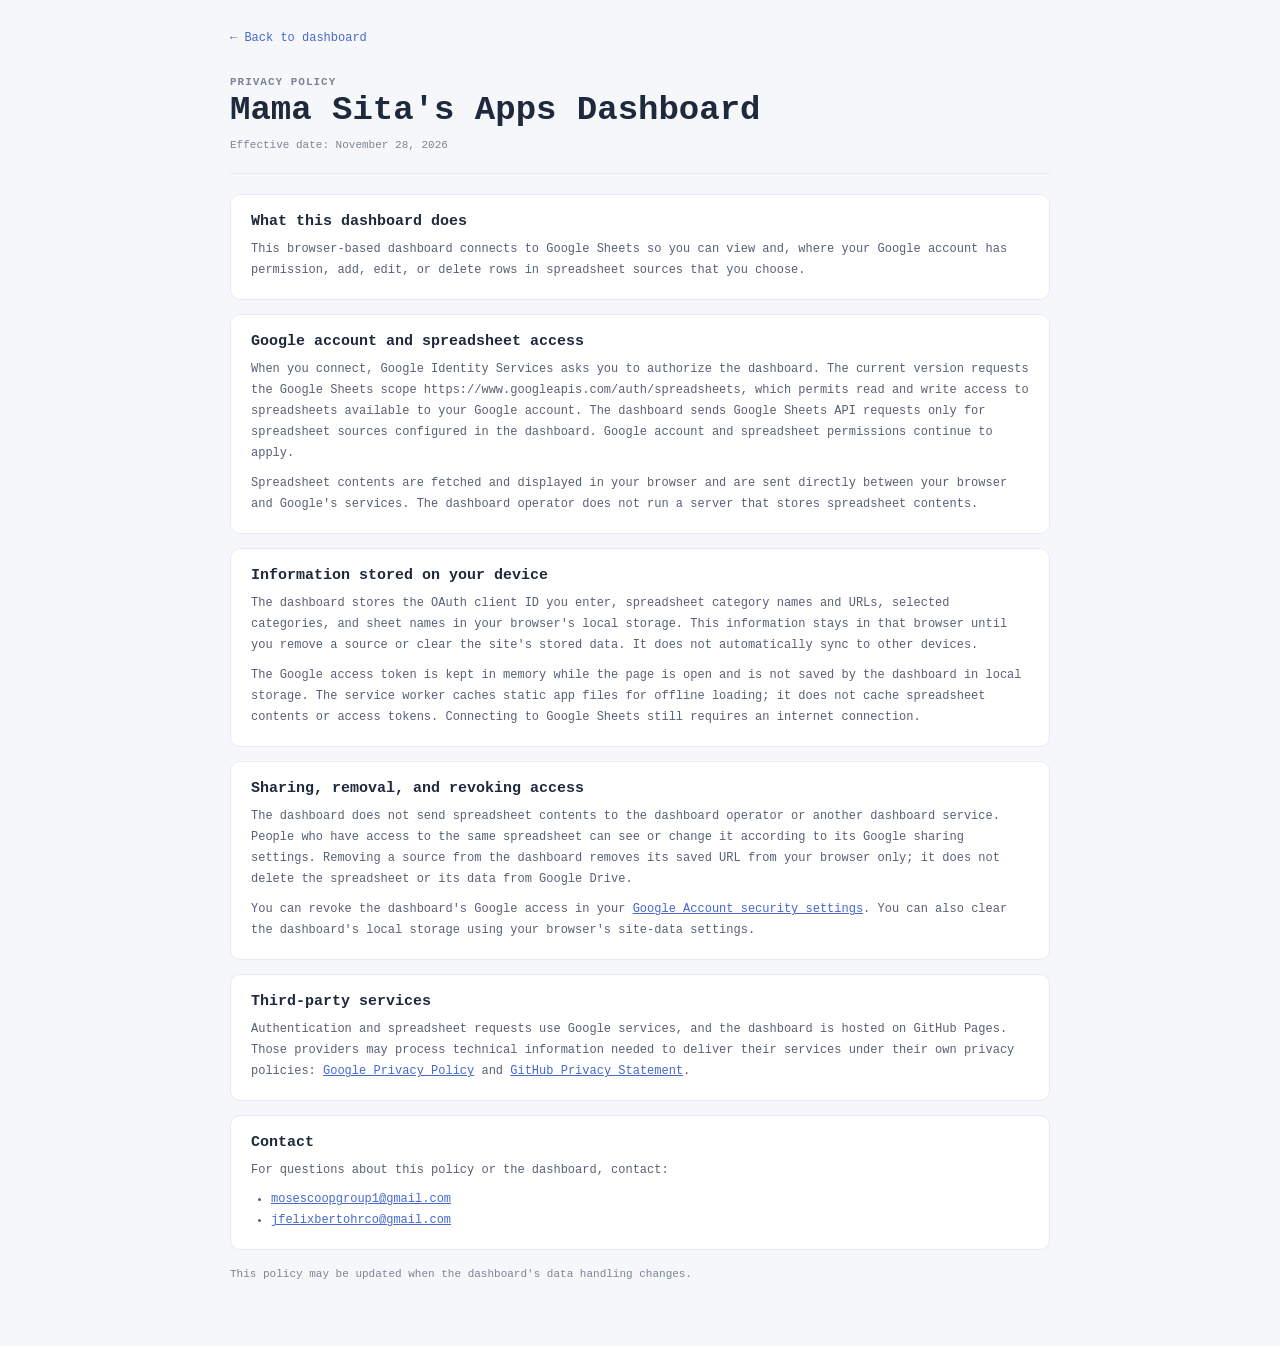
==== privacy.html @ e9c4dd8c "modified:   index.html 	new file:   privacy.html 	modified:   service-worker.js 	modified:   styles." ====
<!doctype html>
<html lang="en">
  <head>
    <meta charset="UTF-8" />
    <meta name="viewport" content="width=device-width, initial-scale=1.0, viewport-fit=cover" />
    <meta name="theme-color" content="#17233c" />
    <meta name="description" content="Privacy information for Mama Sita's Apps Dashboard." />
    <title>Privacy Policy | Mama Sita's Apps Dashboard</title>
    <link rel="icon" type="image/png" href="./Mama_Sita%27s%20Logo.png?v=1" />
    <link rel="stylesheet" href="styles.css?v=pwa-v1" />
  </head>
  <body class="policy-page">
    <main class="policy-main">
      <a class="policy-back" href="./">← Back to dashboard</a>
      <header class="policy-header">
        <p class="eyebrow">Privacy policy</p>
        <h1>Mama Sita's Apps Dashboard</h1>
        <p class="policy-updated">Effective date: November 28, 2026</p>
      </header>

      <div class="policy-content">
        <section>
          <h2>What this dashboard does</h2>
          <p>
            This browser-based dashboard connects to Google Sheets so you can view and, where your Google account
            has permission, add, edit, or delete rows in spreadsheet sources that you choose.
          </p>
        </section>

        <section>
          <h2>Google account and spreadsheet access</h2>
          <p>
            When you connect, Google Identity Services asks you to authorize the dashboard. The current version
            requests the Google Sheets scope
            <code>https://www.googleapis.com/auth/spreadsheets</code>, which permits read and write access to
            spreadsheets available to your Google account. The dashboard sends Google Sheets API requests only
            for spreadsheet sources configured in the dashboard. Google account and spreadsheet permissions continue to apply.
          </p>
          <p>
            Spreadsheet contents are fetched and displayed in your browser and are sent directly between your
            browser and Google's services. The dashboard operator does not run a server that stores spreadsheet
            contents.
          </p>
        </section>

        <section>
          <h2>Information stored on your device</h2>
          <p>
            The dashboard stores the OAuth client ID you enter, spreadsheet category names and URLs, selected
            categories, and sheet names in your browser's local storage. This information stays in that browser
            until you remove a source or clear the site's stored data. It does not automatically sync to other
            devices.
          </p>
          <p>
            The Google access token is kept in memory while the page is open and is not saved by the dashboard
            in local storage. The service worker caches static app files for offline loading; it does not cache
            spreadsheet contents or access tokens. Connecting to Google Sheets still requires an internet
            connection.
          </p>
        </section>

        <section>
          <h2>Sharing, removal, and revoking access</h2>
          <p>
            The dashboard does not send spreadsheet contents to the dashboard operator or another dashboard
            service. People who have access to the same spreadsheet can see or change it according to its Google
            sharing settings. Removing a source from the dashboard removes its saved URL from your browser only;
            it does not delete the spreadsheet or its data from Google Drive.
          </p>
          <p>
            You can revoke the dashboard's Google access in your
            <a href="https://myaccount.google.com/permissions">Google Account security settings</a>.
            You can also clear the dashboard's local storage using your browser's site-data settings.
          </p>
        </section>

        <section>
          <h2>Third-party services</h2>
          <p>
            Authentication and spreadsheet requests use Google services, and the dashboard is hosted on GitHub
            Pages. Those providers may process technical information needed to deliver their services under their
            own privacy policies:
            <a href="https://policies.google.com/privacy">Google Privacy Policy</a> and
            <a href="https://docs.github.com/en/site-policy/privacy-policies/github-general-privacy-statement">GitHub Privacy Statement</a>.
          </p>
        </section>

        <section>
          <h2>Contact</h2>
          <p>For questions about this policy or the dashboard, contact:</p>
          <ul>
            <li><a href="mailto:mosescoopgroup1@gmail.com">mosescoopgroup1@gmail.com</a></li>
            <li><a href="mailto:jfelixbertohrco@gmail.com">jfelixbertohrco@gmail.com</a></li>
          </ul>
        </section>
      </div>

      <footer class="policy-footer">This policy may be updated when the dashboard's data handling changes.</footer>
    </main>
  </body>
</html>
---- styles.css ----
:root {
  --navy: #17233c;
  --navy-2: #202d47;
  --blue: #5576df;
  --blue-dark: #4668cf;
  --ink: #1e293b;
  --muted: #7b8496;
  --line: #e7eaf0;
  --surface: #ffffff;
  --canvas: #f5f7fb;
}

* { box-sizing: border-box; }

button, input, select, textarea { font-family: inherit; }

body {
  margin: 0;
  min-height: 100vh;
  min-height: 100dvh;
  font-family: "Roboto Mono", monospace;
  color: var(--ink);
  background: var(--canvas);
  display: grid;
  grid-template-columns: 238px minmax(0, 1fr);
}

.sidebar {
  min-height: 100vh;
  background: var(--navy);
  color: #fff;
  display: flex;
  flex-direction: column;
  padding: 28px 18px 18px;
}

.brand {
  display: flex;
  align-items: center;
  gap: 11px;
  height: 42px;
  padding: 0 10px;
  font-size: 20px;
  font-weight: 700;
}

.brand-mark {
  width: 34px;
  height: 34px;
  display: grid;
  place-items: center;
  border-radius: 9px;
  background: #fff;
}

.brand-mark svg { width: 20px; fill: var(--navy); }

.nav { margin-top: 34px; }

.nav-item {
  width: 100%;
  height: 46px;
  border: 0;
  border-radius: 8px;
  background: var(--navy-2);
  color: #fff;
  display: flex;
  align-items: center;
  gap: 12px;
  padding: 0 14px;
  font: 600 14px "Roboto Mono", monospace;
}

.nav-item svg { width: 18px; fill: currentColor; }

.sidebar-add {
  margin: 10px 0 0;
  height: 46px;
  border: 1px solid rgba(255,255,255,.12);
  border-radius: 8px;
  background: transparent;
  color: #bfc8d8;
  display: flex;
  align-items: center;
  gap: 12px;
  padding: 0 14px;
  font: 600 14px "Roboto Mono", monospace;
  cursor: pointer;
}

.sidebar-add span:first-child {
  width: 19px;
  height: 19px;
  border-radius: 5px;
  background: rgba(255,255,255,.12);
  display: grid;
  place-items: center;
  font-size: 18px;
  line-height: 1;
}
.sidebar-add:disabled { opacity: .55; cursor: not-allowed; }

.sidebar-footer {
  margin-top: auto;
  border-top: 1px solid rgba(255,255,255,.08);
  padding: 18px 8px 2px;
  display: flex;
  align-items: center;
  justify-content: space-between;
}

.sheet-status { display: flex; align-items: center; gap: 8px; color: #aeb8ca; font-size: 12px; }
.status-dot { width: 7px; height: 7px; border-radius: 50%; background: #7f8898; }
.status-dot.online { background: #63d49a; box-shadow: 0 0 8px rgba(99,212,154,.5); }

.icon-button {
  width: 34px;
  height: 34px;
  border: 0;
  border-radius: 7px;
  background: transparent;
  display: grid;
  place-items: center;
  cursor: pointer;
}
.icon-button svg { width: 18px; fill: #aeb8ca; }

.main { min-width: 0; padding: 30px 38px 38px; }
.app-footer { display: flex; justify-content: flex-end; padding: 18px 2px 0; font-size: 11px; }
.app-footer a { color: var(--muted); text-decoration: none; }
.app-footer a:hover { color: var(--blue-dark); text-decoration: underline; }

.topbar {
  height: 60px;
  display: flex;
  align-items: center;
  justify-content: space-between;
}
.topbar-actions { display: flex; align-items: center; gap: 10px; }

.eyebrow {
  margin: 0 0 3px;
  color: var(--muted);
  font-size: 11px;
  font-weight: 700;
  letter-spacing: .09em;
  text-transform: uppercase;
}

h1 { margin: 0; font-size: 28px; line-height: 1.1; }

.primary-button, .secondary-button {
  border-radius: 8px;
  height: 42px;
  padding: 0 15px;
  font: 700 13px "Roboto Mono", monospace;
  cursor: pointer;
  display: inline-flex;
  align-items: center;
  justify-content: center;
  gap: 8px;
}

.primary-button {
  border: 0;
  background: var(--blue);
  color: #fff;
  box-shadow: 0 5px 14px rgba(85,118,223,.18);
}
.primary-button:hover { background: var(--blue-dark); }
.primary-button svg, .secondary-button svg { width: 16px; fill: currentColor; }

.secondary-button {
  border: 1px solid var(--line);
  background: #fff;
  color: #566176;
}
.danger-button { border-color: #f0caca; color: #b54747; }
.danger-button:hover:not(:disabled) { background: #fff3f3; border-color: #e6aaaa; }
.secondary-button:disabled, .primary-button:disabled { opacity: .55; cursor: not-allowed; }

.source-bar {
  margin-top: 24px;
  min-height: 82px;
  background: #fff;
  border: 1px solid var(--line);
  border-radius: 10px;
  display: flex;
  align-items: flex-end;
  gap: 12px;
  padding: 14px;
}

.source-bar label {
  min-width: 220px;
  flex: 1;
  color: var(--muted);
  font-size: 11px;
  font-weight: 700;
  text-transform: uppercase;
  letter-spacing: .04em;
}

select, input {
  width: 100%;
  height: 42px;
  margin-top: 7px;
  border: 1px solid var(--line);
  border-radius: 8px;
  background: #fff;
  color: var(--ink);
  padding: 0 12px;
  font: 500 13px "Roboto Mono", monospace;
  outline: none;
}
select:focus, input:focus { border-color: #91a6ea; box-shadow: 0 0 0 3px rgba(85,118,223,.08); }

.stats-grid {
  display: grid;
  grid-template-columns: repeat(3, minmax(0, 1fr));
  gap: 14px;
  margin-top: 16px;
}
.stat-card {
  height: 92px;
  border: 1px solid var(--line);
  border-radius: 10px;
  background: #fff;
  padding: 17px 18px;
  display: flex;
  flex-direction: column;
  justify-content: space-between;
}
.stat-card span { color: var(--muted); font-size: 12px; font-weight: 600; }
.stat-card strong { font-size: 23px; }
.stat-card:last-child strong { font-size: 15px; }

.table-card {
  margin-top: 16px;
  min-height: 400px;
  border: 1px solid var(--line);
  border-radius: 10px;
  background: #fff;
  overflow: hidden;
}
.table-toolbar {
  height: 68px;
  border-bottom: 1px solid var(--line);
  display: flex;
  align-items: center;
  justify-content: space-between;
  padding: 12px 14px;
}
.search-wrap { position: relative; width: 280px; }
.search-wrap svg { position: absolute; left: 12px; top: 20px; width: 15px; fill: #929bad; }
.search-wrap input { margin: 0; padding-left: 36px; background: #fafbfc; }
.compact { height: 38px; }
.table-scroll { position: relative; min-height: 330px; max-height: min(60vh, 620px); overflow: auto; }
table { width: 100%; border-collapse: collapse; table-layout: auto; }
thead { background: #fafbfc; }
th, td { border-bottom: 1px solid var(--line); text-align: left; white-space: nowrap; padding: 14px 16px; font-size: 13px; }
th { height: 44px; color: #778196; font-size: 11px; text-transform: uppercase; letter-spacing: .04em; }
thead th { position: sticky; top: 0; z-index: 2; background: #fafbfc; }
td { max-width: 260px; overflow: hidden; text-overflow: ellipsis; }
tbody tr:hover { background: #fafcff; }
.actions { width: 112px; text-align: right; }
tbody tr.has-details { cursor: pointer; }
.row-action {
  width: 32px;
  height: 32px;
  border: 1px solid transparent;
  border-radius: 8px;
  background: transparent;
  color: #738096;
  cursor: pointer;
  display: inline-grid;
  place-items: center;
  vertical-align: middle;
  transition: color .15s ease, background .15s ease, border-color .15s ease, transform .15s ease;
}
.row-action svg { width: 16px; height: 16px; fill: none; stroke: currentColor; stroke-width: 1.7; stroke-linecap: round; stroke-linejoin: round; }
.row-action:hover { background: #f0f3f9; border-color: #e4e9f2; color: var(--blue); transform: translateY(-1px); }
.row-action.delete:hover { background: #fff2f1; border-color: #f3d9d6; color: #c34f4f; }
.row-action:focus-visible { outline: 2px solid #91a6ea; outline-offset: 2px; }

.empty-state {
  position: absolute;
  inset: 44px 0 0;
  display: flex;
  flex-direction: column;
  align-items: center;
  justify-content: center;
  text-align: center;
  color: var(--muted);
}
.empty-state.hidden { display: none; }
.empty-icon { width: 50px; height: 50px; border-radius: 12px; background: #edf1fa; display: grid; place-items: center; }
.empty-icon svg { width: 24px; fill: #9aaad1; }
.empty-state h2 { margin: 14px 0 5px; color: var(--ink); font-size: 16px; }
.empty-state p { margin: 0; font-size: 13px; }

.table-loading {
  position: absolute;
  inset: 0;
  z-index: 4;
  display: grid;
  place-items: center;
  background: rgba(255, 255, 255, .84);
}
.table-loading.hidden { display: none; }
.table-loading-panel {
  width: min(300px, calc(100% - 32px));
  padding: 18px;
  border: 1px solid var(--line);
  border-radius: 10px;
  background: #fff;
  box-shadow: 0 8px 24px rgba(23, 35, 60, .08);
}
.table-loading-heading { display: flex; align-items: center; justify-content: space-between; gap: 12px; color: var(--muted); font-size: 12px; }
.table-loading-heading strong { color: var(--blue); font-size: 13px; }
.table-loading-progress { height: 7px; margin-top: 12px; overflow: hidden; border-radius: 999px; background: #edf0f6; }
.table-loading-progress span { display: block; width: 0; height: 100%; border-radius: inherit; background: var(--blue); transition: width .18s ease; }

dialog {
  width: min(520px, calc(100vw - 32px));
  border: 0;
  border-radius: 12px;
  padding: 0;
  box-shadow: 0 24px 70px rgba(23,35,60,.22);
}
dialog::backdrop { background: rgba(23,35,60,.42); }
dialog form { padding: 22px; }
.dialog-header { display: flex; align-items: flex-start; justify-content: space-between; margin-bottom: 20px; }
.dialog-header h2 { margin: 0; font-size: 20px; }
.close-button { border: 0; background: transparent; color: #8791a3; font-size: 25px; cursor: pointer; }
dialog label { display: block; color: #5f6a7d; font-size: 12px; font-weight: 700; margin-top: 12px; }
.field-help { margin: 8px 0 0; color: var(--muted); font-size: 12px; line-height: 1.5; }
.dialog-actions { display: flex; justify-content: flex-end; gap: 8px; margin-top: 22px; }
#rowFields { max-height: 55vh; overflow: auto; }

dialog.side-drawer {
  position: fixed;
  inset: 0 0 0 auto;
  width: min(520px, 92vw);
  height: 100vh;
  max-height: 100vh;
  margin: 0;
  border-radius: 12px 0 0 12px;
  border-left: 1px solid var(--line);
}
.side-drawer[open] { display: block; }
.drawer-panel { height: 100%; display: flex; flex-direction: column; gap: 20px; padding: 26px; background: var(--surface); }
.profile-header { display: grid; grid-template-columns: 52px minmax(0, 1fr) 34px; align-items: center; gap: 14px; padding-bottom: 19px; border-bottom: 1px solid var(--line); }
.profile-avatar { width: 52px; height: 52px; display: grid; place-items: center; border: 1px solid #dfe5fb; border-radius: 50%; background: linear-gradient(145deg, #f3f5ff, #e8edff); color: #5368b2; font-size: 16px; font-weight: 700; }
.profile-header h2 { margin: 0; color: var(--ink); font-size: 19px; overflow-wrap: anywhere; }
.profile-header .eyebrow { margin-bottom: 4px; }
.drawer-subtitle { margin: 5px 0 0; color: var(--muted); font-size: 11px; }
.drawer-close { width: 34px; height: 34px; display: grid; place-items: center; border: 1px solid transparent; border-radius: 8px; background: transparent; color: #8490a3; cursor: pointer; }
.drawer-close:hover { border-color: var(--line); background: #f6f7fa; color: var(--ink); }
.drawer-close:focus-visible { outline: 2px solid #91a6ea; outline-offset: 2px; }
.drawer-close svg { width: 17px; height: 17px; fill: none; stroke: currentColor; stroke-width: 1.8; stroke-linecap: round; }
.drawer-section-heading { display: flex; align-items: baseline; justify-content: space-between; gap: 12px; padding-top: 2px; }
.drawer-section-heading h3 { margin: 0; color: var(--ink); font-size: 14px; }
.drawer-section-heading span { color: var(--muted); font-size: 10px; text-align: right; }
.details-fields { margin: 0; overflow: auto; display: flex; flex-direction: column; align-content: start; }
.detail-item { min-width: 0; display: grid; grid-template-columns: minmax(126px, .8fr) minmax(0, 1.2fr); align-items: start; gap: 16px; padding: 13px 2px; border: 0; border-bottom: 1px solid var(--line); border-radius: 0; background: transparent; }
.detail-item dt { color: var(--muted); font-size: 12px; font-weight: 500; overflow-wrap: anywhere; }
.detail-item dd { margin: 0; color: var(--ink); font-size: 13px; font-weight: 500; line-height: 1.55; white-space: pre-wrap; overflow-wrap: anywhere; }
.drawer-empty { grid-column: 1 / -1; margin: 0; padding: 16px; border: 1px solid var(--line); border-radius: 9px; background: #fafbfe; color: var(--muted); font-size: 13px; }

.policy-page { display: block; min-height: 100vh; min-height: 100dvh; }
.policy-main { width: min(820px, calc(100% - 32px)); margin: 0 auto; padding: 28px 0 56px; }
.policy-back { color: var(--blue-dark); font-size: 12px; text-decoration: none; }
.policy-back:hover { text-decoration: underline; }
.policy-header { padding: 30px 0 22px; border-bottom: 1px solid var(--line); }
.policy-header h1 { margin: 4px 0 10px; font-size: clamp(24px, 5vw, 34px); }
.policy-updated { margin: 0; color: var(--muted); font-size: 11px; }
.policy-content { display: grid; grid-template-columns: minmax(0, 1fr); gap: 14px; margin-top: 20px; }
.policy-content section { min-width: 0; padding: 18px 20px; border: 1px solid var(--line); border-radius: 10px; background: #fff; }
.policy-content h2 { margin: 0 0 9px; color: var(--ink); font-size: 15px; }
.policy-content p, .policy-content li { color: #566176; font-size: 12px; line-height: 1.75; }
.policy-content p { margin: 0; }
.policy-content p + p { margin-top: 9px; }
.policy-content ul { margin: 8px 0 0; padding-left: 20px; }
.policy-content a { color: var(--blue-dark); overflow-wrap: anywhere; }
.policy-content code { overflow-wrap: anywhere; word-break: break-word; }
.policy-footer { padding-top: 18px; color: var(--muted); font-size: 11px; }

#toast {
  position: fixed;
  right: 24px;
  bottom: 24px;
  max-width: 360px;
  padding: 12px 16px;
  border-radius: 8px;
  background: var(--navy);
  color: #fff;
  font-size: 13px;
  opacity: 0;
  transform: translateY(10px);
  pointer-events: none;
  transition: .2s ease;
}
#toast.visible { opacity: 1; transform: translateY(0); }

@media (max-width: 900px) {
  body { grid-template-columns: 74px minmax(0, 1fr); }
  .brand span, .nav-item span, .sidebar-add span:last-child, .sheet-status { display: none; }
  .sidebar { padding-inline: 12px; }
  .brand { justify-content: center; padding: 0; }
  .nav-item, .sidebar-add { justify-content: center; padding: 0; }
  .main { padding-inline: 20px; }
}

@media (max-width: 1050px) {
  .source-bar { flex-wrap: wrap; }
  .source-bar label { flex-basis: calc(50% - 6px); min-width: 180px; }
}

@media (max-width: 620px) {
  body { display: block; }
  .sidebar { position: fixed; z-index: 10; left: 0; right: 0; bottom: 0; min-height: calc(62px + env(safe-area-inset-bottom, 0px)); height: calc(62px + env(safe-area-inset-bottom, 0px)); padding: 8px 12px calc(8px + env(safe-area-inset-bottom, 0px)); flex-direction: row; align-items: center; }
  .brand, .sidebar-footer { display: none; }
  .nav { margin: 0; flex: 1; }
  .nav-item { width: 56px; }
  .sidebar-add { margin: 0; width: 56px; }
  .main { padding: calc(20px + env(safe-area-inset-top, 0px)) calc(14px + env(safe-area-inset-right, 0px)) calc(78px + env(safe-area-inset-bottom, 0px)) calc(14px + env(safe-area-inset-left, 0px)); }
  .topbar { height: auto; align-items: flex-start; gap: 10px; }
  .topbar-actions { flex-direction: column; align-items: stretch; gap: 6px; }
  .topbar-actions button { width: 100%; max-width: none; height: 38px; padding-inline: 10px; font-size: 11px; }
  .topbar h1 { font-size: 24px; }
  .stats-grid { grid-template-columns: 1fr 1fr; }
  .stat-card:last-child { grid-column: 1 / -1; }
  .source-bar label { flex-basis: 100%; }
  dialog.side-drawer { width: 100vw; border-radius: 0; }
  .drawer-panel { gap: 16px; padding: 22px 16px; }
  .drawer-section-heading { align-items: flex-start; flex-direction: column; gap: 4px; }
  .drawer-section-heading span { text-align: left; }
  .detail-item { grid-template-columns: minmax(100px, .75fr) minmax(0, 1.25fr); gap: 12px; }
  .policy-main { padding-top: 20px; }
  .policy-content section { padding: 15px; }
}
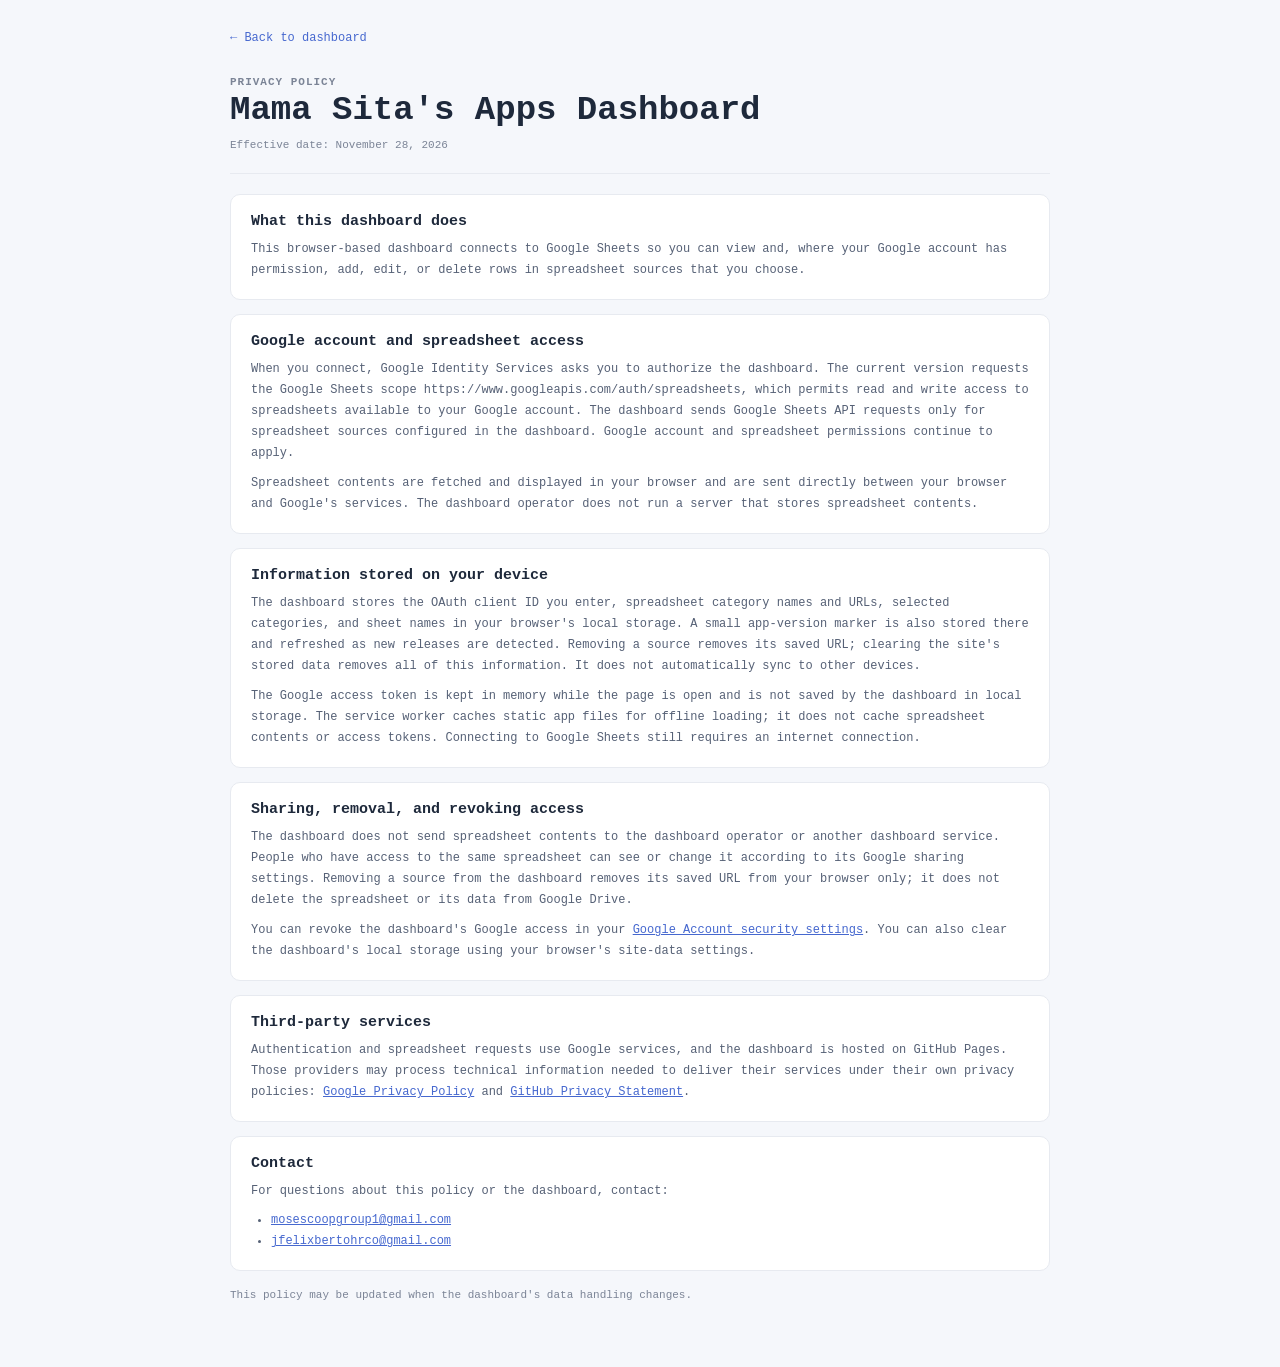
==== commit 311132bc: "modified:   app.js 	modified:   index.html 	modified:   privacy.html 	modified:   service-worker.js" ====
--- a/privacy.html
+++ b/privacy.html
@@ -6,7 +6,7 @@
     <meta name="theme-color" content="#17233c" />
     <meta name="description" content="Privacy information for Mama Sita's Apps Dashboard." />
     <title>Privacy Policy | Mama Sita's Apps Dashboard</title>
-    <link rel="icon" type="image/png" href="./Mama_Sita%27s%20Logo.png?v=1" />
+    <link rel="icon" type="image/png" href="./icons/mama-sita-192.png" />
     <link rel="stylesheet" href="styles.css?v=pwa-v1" />
   </head>
   <body class="policy-page">
@@ -47,9 +47,9 @@
           <h2>Information stored on your device</h2>
           <p>
             The dashboard stores the OAuth client ID you enter, spreadsheet category names and URLs, selected
-            categories, and sheet names in your browser's local storage. This information stays in that browser
-            until you remove a source or clear the site's stored data. It does not automatically sync to other
-            devices.
+            categories, and sheet names in your browser's local storage. A small app-version marker is also stored
+            there and refreshed as new releases are detected. Removing a source removes its saved URL; clearing
+            the site's stored data removes all of this information. It does not automatically sync to other devices.
           </p>
           <p>
             The Google access token is kept in memory while the page is open and is not saved by the dashboard
